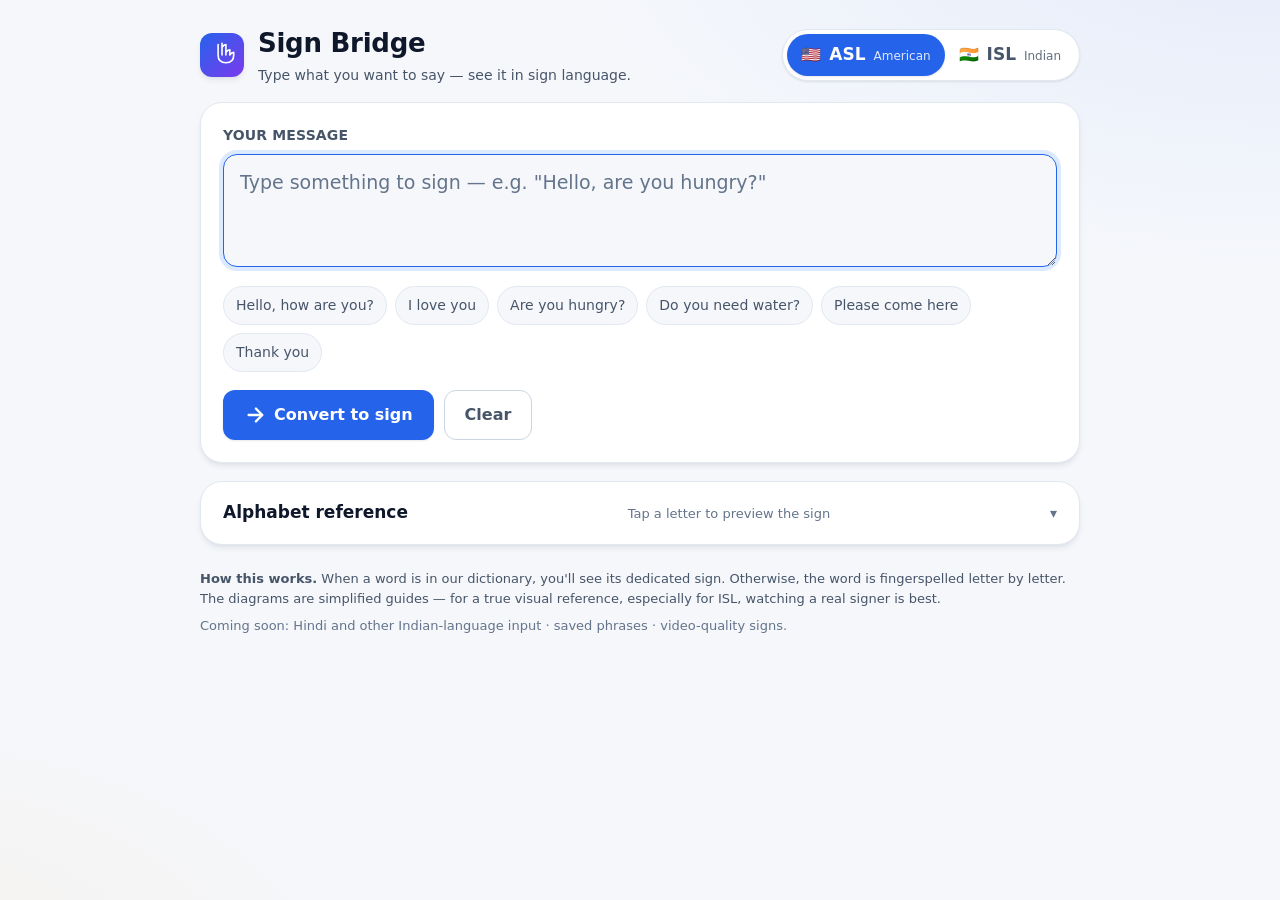
==== sign-bridge/index.html @ 2d9e8efc "Initial commit: ai-experiments consolidation Consolidates standalone repos into a single Vercel site" ====
<!doctype html>
<html lang="en">
<head>
  <meta charset="utf-8" />
  <meta name="viewport" content="width=device-width, initial-scale=1" />
  <title>Sign Bridge — Text to Sign Language</title>
  <meta name="description" content="A friendly tool that turns typed English into sign language — for caregivers and loved ones who want to communicate with someone who is deaf." />
  <link rel="stylesheet" href="styles.css" />
</head>
<body>
  <header class="topbar">
    <div class="brand">
      <span class="brand-mark" aria-hidden="true">
        <svg viewBox="0 0 40 40" xmlns="http://www.w3.org/2000/svg">
          <path d="M14 4 v16 M20 2 v18 M26 4 v16 M14 20 q0 12 12 12 q12 0 12 -12 v-4 q-3 0 -6 4 v-8 q-3 0 -6 4 v-12 q-3 0 -6 4 v6" fill="none" stroke="currentColor" stroke-width="2.5" stroke-linecap="round" stroke-linejoin="round" />
        </svg>
      </span>
      <div>
        <h1>Sign Bridge</h1>
        <p class="tagline">Type what you want to say — see it in sign language.</p>
      </div>
    </div>
    <div class="lang-toggle" role="radiogroup" aria-label="Sign language">
      <button class="lang-btn is-active" data-lang="ASL" role="radio" aria-checked="true">
        <span class="flag" aria-hidden="true">🇺🇸</span>
        <span>ASL <span class="lang-sub">American</span></span>
      </button>
      <button class="lang-btn" data-lang="ISL" role="radio" aria-checked="false">
        <span class="flag" aria-hidden="true">🇮🇳</span>
        <span>ISL <span class="lang-sub">Indian</span></span>
      </button>
    </div>
  </header>

  <main>
    <section class="input-card" aria-label="Type your message">
      <label class="input-label" for="textInput">Your message</label>
      <textarea
        id="textInput"
        rows="3"
        autocomplete="off"
        spellcheck="true"
        placeholder="Type something to sign — e.g. &quot;Hello, are you hungry?&quot;"
      ></textarea>

      <div class="suggestions" aria-label="Quick suggestions">
        <button class="suggestion" data-text="Hello, how are you?">Hello, how are you?</button>
        <button class="suggestion" data-text="I love you">I love you</button>
        <button class="suggestion" data-text="Are you hungry?">Are you hungry?</button>
        <button class="suggestion" data-text="Do you need water?">Do you need water?</button>
        <button class="suggestion" data-text="Please come here">Please come here</button>
        <button class="suggestion" data-text="Thank you">Thank you</button>
      </div>

      <div class="primary-actions">
        <button id="convertBtn" class="btn btn-primary">
          <svg viewBox="0 0 24 24" width="22" height="22" aria-hidden="true"><path d="M5 12h14M13 5l7 7-7 7" stroke="currentColor" stroke-width="2.5" stroke-linecap="round" stroke-linejoin="round" fill="none" /></svg>
          Convert to sign
        </button>
        <button id="clearBtn" class="btn btn-ghost">Clear</button>
      </div>
    </section>

    <section id="player" class="player-card" aria-live="polite" hidden>
      <div class="player-header">
        <span id="playerProgress" class="player-progress">Sign 1 of 1</span>
        <span id="playerLanguage" class="player-language">ASL</span>
      </div>

      <div class="stage" aria-label="Current sign">
        <div class="stage-svg" id="stageSvg"></div>
        <div class="stage-text">
          <div id="stageLabel" class="stage-label">A</div>
          <div id="stageDescription" class="stage-description">Closed fist…</div>
        </div>
      </div>

      <div class="controls">
        <button id="prevBtn" class="ctrl" aria-label="Previous sign" title="Previous (←)">
          <svg viewBox="0 0 24 24" width="28" height="28" aria-hidden="true"><path d="M15 6l-6 6 6 6" stroke="currentColor" stroke-width="2.5" stroke-linecap="round" stroke-linejoin="round" fill="none"/></svg>
        </button>
        <button id="playBtn" class="ctrl ctrl-play" aria-label="Play" title="Play/Pause (Space)">
          <svg id="playIcon" viewBox="0 0 24 24" width="36" height="36" aria-hidden="true"><polygon points="6,4 20,12 6,20" fill="currentColor"/></svg>
          <svg id="pauseIcon" viewBox="0 0 24 24" width="36" height="36" aria-hidden="true" hidden><rect x="6" y="4" width="4" height="16" fill="currentColor"/><rect x="14" y="4" width="4" height="16" fill="currentColor"/></svg>
        </button>
        <button id="nextBtn" class="ctrl" aria-label="Next sign" title="Next (→)">
          <svg viewBox="0 0 24 24" width="28" height="28" aria-hidden="true"><path d="M9 6l6 6-6 6" stroke="currentColor" stroke-width="2.5" stroke-linecap="round" stroke-linejoin="round" fill="none"/></svg>
        </button>
        <button id="repeatBtn" class="ctrl ctrl-toggle" aria-label="Repeat" aria-pressed="false" title="Repeat">
          <svg viewBox="0 0 24 24" width="24" height="24" aria-hidden="true"><path d="M4 12V8a2 2 0 0 1 2-2h12l-3-3M20 12v4a2 2 0 0 1-2 2H6l3 3" stroke="currentColor" stroke-width="2.2" stroke-linecap="round" stroke-linejoin="round" fill="none"/></svg>
        </button>
      </div>

      <div class="speed-row">
        <label for="speedSlider" class="speed-label">Speed</label>
        <input id="speedSlider" type="range" min="500" max="3000" value="1400" step="100" aria-label="Speed in milliseconds per sign" />
        <span id="speedValue" class="speed-value">1.4s / sign</span>
      </div>

      <div class="sequence" aria-label="Full sequence — click any sign to jump to it">
        <ol id="sequenceList" class="sequence-list"></ol>
      </div>
    </section>

    <section class="reference" aria-label="Alphabet quick reference">
      <details>
        <summary>
          <span class="ref-title">Alphabet reference</span>
          <span class="ref-hint">Tap a letter to preview the sign</span>
        </summary>
        <div id="alphabetGrid" class="alphabet-grid"></div>
      </details>
    </section>

    <footer class="page-footer">
      <p><strong>How this works.</strong> When a word is in our dictionary, you'll see its dedicated sign. Otherwise, the word is fingerspelled letter by letter. The diagrams are simplified guides — for a true visual reference, especially for ISL, watching a real signer is best.</p>
      <p class="muted">Coming soon: Hindi and other Indian-language input · saved phrases · video-quality signs.</p>
    </footer>
  </main>

  <script type="module" src="app.js"></script>
</body>
</html>
---- sign-bridge/styles.css ----
/* ---------- Tokens ---------- */
:root {
  --bg: #f5f7fb;
  --card: #ffffff;
  --ink: #0f172a;
  --ink-soft: #475569;
  --ink-mute: #64748b;
  --accent: #2563eb;
  --accent-hover: #1d4ed8;
  --accent-soft: #dbeafe;
  --warn: #f59e0b;
  --line: #e2e8f0;
  --line-strong: #cbd5e1;
  --skin: #f4c8a1;
  --skin-line: #b87a4a;
  --shadow-sm: 0 1px 2px rgba(15, 23, 42, 0.06), 0 1px 3px rgba(15, 23, 42, 0.04);
  --shadow-md: 0 4px 6px -1px rgba(15, 23, 42, 0.08), 0 2px 4px -2px rgba(15, 23, 42, 0.06);
  --shadow-lg: 0 12px 24px -8px rgba(15, 23, 42, 0.12), 0 4px 8px -4px rgba(15, 23, 42, 0.06);
  --radius: 14px;
  --radius-lg: 22px;
  --font: ui-sans-serif, system-ui, -apple-system, "Segoe UI", Roboto, "Helvetica Neue", Arial, sans-serif;
}

@media (prefers-color-scheme: dark) {
  :root {
    --bg: #0b1220;
    --card: #111a2e;
    --ink: #f1f5f9;
    --ink-soft: #cbd5e1;
    --ink-mute: #94a3b8;
    --accent: #60a5fa;
    --accent-hover: #93c5fd;
    --accent-soft: #1e3a8a55;
    --line: #1e2a44;
    --line-strong: #2c3a5a;
    --shadow-md: 0 4px 6px -1px rgba(0,0,0,0.5), 0 2px 4px -2px rgba(0,0,0,0.4);
  }
}

* { box-sizing: border-box; }
html { -webkit-text-size-adjust: 100%; }
body {
  margin: 0;
  font-family: var(--font);
  font-size: 17px;
  line-height: 1.5;
  color: var(--ink);
  background: var(--bg);
  background-image:
    radial-gradient(1200px 600px at 100% -10%, rgba(37, 99, 235, 0.08), transparent 60%),
    radial-gradient(900px 500px at -10% 110%, rgba(245, 158, 11, 0.06), transparent 60%);
  min-height: 100vh;
}

main {
  max-width: 920px;
  margin: 0 auto;
  padding: 0 20px 64px;
}

/* ---------- Top bar ---------- */
.topbar {
  max-width: 920px;
  margin: 0 auto;
  padding: 24px 20px 16px;
  display: flex;
  flex-wrap: wrap;
  gap: 16px;
  align-items: center;
  justify-content: space-between;
}
.brand { display: flex; align-items: center; gap: 14px; }
.brand-mark {
  width: 44px; height: 44px;
  display: grid; place-items: center;
  border-radius: 12px;
  background: linear-gradient(135deg, var(--accent), #7c3aed);
  color: #fff;
  box-shadow: var(--shadow-md);
}
.brand-mark svg { width: 26px; height: 26px; }
.brand h1 {
  margin: 0;
  font-size: 26px;
  font-weight: 700;
  letter-spacing: -0.01em;
}
.tagline {
  margin: 2px 0 0;
  color: var(--ink-soft);
  font-size: 14px;
}

.lang-toggle {
  display: inline-flex;
  background: var(--card);
  border: 1px solid var(--line);
  border-radius: 999px;
  padding: 4px;
  box-shadow: var(--shadow-sm);
}
.lang-btn {
  appearance: none;
  background: transparent;
  border: 0;
  font: inherit;
  color: var(--ink-soft);
  padding: 8px 14px;
  border-radius: 999px;
  display: inline-flex;
  align-items: center;
  gap: 8px;
  cursor: pointer;
  font-weight: 600;
  transition: background 0.15s, color 0.15s;
}
.lang-btn:hover { color: var(--ink); }
.lang-btn.is-active {
  background: var(--accent);
  color: #fff;
  box-shadow: var(--shadow-sm);
}
.lang-sub { font-weight: 500; opacity: 0.85; font-size: 12px; margin-left: 2px; }
.flag { font-size: 16px; line-height: 1; }

/* ---------- Cards ---------- */
.input-card,
.player-card,
.reference {
  background: var(--card);
  border: 1px solid var(--line);
  border-radius: var(--radius-lg);
  box-shadow: var(--shadow-md);
  margin-bottom: 18px;
}

.input-card { padding: 22px; }
.input-label {
  display: block;
  font-weight: 600;
  font-size: 14px;
  color: var(--ink-soft);
  margin-bottom: 8px;
  letter-spacing: 0.01em;
  text-transform: uppercase;
}
#textInput {
  width: 100%;
  resize: vertical;
  min-height: 86px;
  font: inherit;
  font-size: 19px;
  line-height: 1.45;
  color: var(--ink);
  background: var(--bg);
  border: 1px solid var(--line-strong);
  border-radius: var(--radius);
  padding: 14px 16px;
  transition: border-color 0.15s, box-shadow 0.15s;
}
#textInput::placeholder { color: var(--ink-mute); }
#textInput:focus {
  outline: 0;
  border-color: var(--accent);
  box-shadow: 0 0 0 4px var(--accent-soft);
}

.suggestions {
  margin-top: 12px;
  display: flex;
  flex-wrap: wrap;
  gap: 8px;
}
.suggestion {
  appearance: none;
  background: var(--bg);
  border: 1px solid var(--line);
  color: var(--ink-soft);
  padding: 8px 12px;
  border-radius: 999px;
  font: inherit;
  font-size: 14px;
  cursor: pointer;
  transition: background 0.15s, color 0.15s, border-color 0.15s;
}
.suggestion:hover {
  background: var(--accent-soft);
  border-color: var(--accent);
  color: var(--accent);
}

.primary-actions {
  margin-top: 18px;
  display: flex;
  gap: 10px;
  flex-wrap: wrap;
}
.btn {
  appearance: none;
  border: 1px solid transparent;
  font: inherit;
  font-weight: 600;
  font-size: 16px;
  padding: 12px 20px;
  border-radius: 12px;
  cursor: pointer;
  display: inline-flex;
  align-items: center;
  gap: 8px;
  transition: background 0.15s, color 0.15s, border-color 0.15s, transform 0.05s;
}
.btn:active { transform: translateY(1px); }
.btn-primary {
  background: var(--accent);
  color: #fff;
  box-shadow: var(--shadow-sm);
}
.btn-primary:hover { background: var(--accent-hover); }
.btn-ghost {
  background: transparent;
  border-color: var(--line-strong);
  color: var(--ink-soft);
}
.btn-ghost:hover { color: var(--ink); border-color: var(--ink-soft); }

/* ---------- Player ---------- */
.player-card { padding: 24px; }
.player-header {
  display: flex;
  justify-content: space-between;
  align-items: center;
  margin-bottom: 14px;
  font-size: 14px;
  color: var(--ink-soft);
  font-weight: 600;
  text-transform: uppercase;
  letter-spacing: 0.04em;
}
.player-language {
  background: var(--accent-soft);
  color: var(--accent);
  padding: 4px 10px;
  border-radius: 999px;
  font-size: 12px;
}

.stage {
  display: grid;
  grid-template-columns: 260px 1fr;
  gap: 24px;
  align-items: center;
  background: linear-gradient(180deg, var(--bg), transparent);
  border: 1px solid var(--line);
  border-radius: var(--radius);
  padding: 24px;
  min-height: 280px;
}
.stage-svg {
  display: grid;
  place-items: center;
  background: var(--card);
  border-radius: var(--radius);
  padding: 12px;
  border: 1px solid var(--line);
}
.stage-svg svg {
  width: 100%;
  max-width: 220px;
  height: auto;
}
.stage-svg .palm  { fill: var(--skin); stroke: var(--skin-line); stroke-width: 2.5; }
.stage-svg .wrist { fill: var(--skin); stroke: var(--skin-line); stroke-width: 2.5; }
.stage-svg .finger{ fill: var(--skin); stroke: var(--skin-line); stroke-width: 2.5; }
.stage-svg .knuckle{ fill: var(--skin-line); }

.stage-text {}
.stage-label {
  font-size: 84px;
  font-weight: 800;
  letter-spacing: -0.03em;
  line-height: 1;
  color: var(--ink);
  margin-bottom: 6px;
  word-break: break-word;
}
.stage-label.is-letter { font-family: ui-monospace, "SFMono-Regular", Menlo, monospace; }
.stage-label.is-pause { font-size: 56px; color: var(--ink-mute); }
.stage-description {
  font-size: 17px;
  color: var(--ink-soft);
  line-height: 1.5;
  max-width: 460px;
}
.stage-description .meta {
  display: block;
  margin-top: 8px;
  font-size: 13px;
  color: var(--ink-mute);
  text-transform: uppercase;
  letter-spacing: 0.06em;
  font-weight: 600;
}

/* ---------- Controls ---------- */
.controls {
  margin-top: 20px;
  display: flex;
  align-items: center;
  justify-content: center;
  gap: 14px;
}
.ctrl {
  appearance: none;
  background: var(--card);
  border: 1px solid var(--line-strong);
  color: var(--ink);
  width: 52px; height: 52px;
  border-radius: 50%;
  display: grid; place-items: center;
  cursor: pointer;
  transition: background 0.15s, border-color 0.15s, color 0.15s, transform 0.05s;
}
.ctrl:hover { background: var(--bg); border-color: var(--ink-soft); }
.ctrl:active { transform: translateY(1px); }
.ctrl-play {
  width: 72px; height: 72px;
  background: var(--accent);
  color: #fff;
  border-color: var(--accent);
  box-shadow: var(--shadow-md);
}
.ctrl [hidden] { display: none !important; }
.ctrl-play:hover { background: var(--accent-hover); border-color: var(--accent-hover); }
.ctrl-toggle[aria-pressed="true"] {
  background: var(--accent-soft);
  border-color: var(--accent);
  color: var(--accent);
}

.speed-row {
  margin-top: 18px;
  display: flex;
  align-items: center;
  gap: 14px;
  padding: 12px 16px;
  background: var(--bg);
  border-radius: var(--radius);
  border: 1px solid var(--line);
}
.speed-label {
  font-weight: 600;
  font-size: 14px;
  color: var(--ink-soft);
  text-transform: uppercase;
  letter-spacing: 0.06em;
}
#speedSlider { flex: 1; accent-color: var(--accent); }
.speed-value {
  font-variant-numeric: tabular-nums;
  font-weight: 600;
  color: var(--ink);
  min-width: 95px;
  text-align: right;
  font-size: 14px;
}

/* ---------- Sequence ---------- */
.sequence { margin-top: 18px; }
.sequence-list {
  list-style: none;
  margin: 0;
  padding: 0;
  display: flex;
  flex-wrap: wrap;
  gap: 8px;
}
.sequence-item {
  appearance: none;
  border: 1px solid var(--line);
  background: var(--bg);
  color: var(--ink);
  padding: 8px 12px;
  border-radius: 10px;
  font: inherit;
  font-size: 15px;
  font-weight: 600;
  cursor: pointer;
  transition: background 0.15s, border-color 0.15s, color 0.15s;
}
.sequence-item:hover { background: var(--accent-soft); border-color: var(--accent); }
.sequence-item.is-active {
  background: var(--accent);
  color: #fff;
  border-color: var(--accent);
}
.sequence-item.is-letter { font-family: ui-monospace, "SFMono-Regular", Menlo, monospace; }
.sequence-item.is-pause { color: var(--ink-mute); padding-inline: 8px; }
.sequence-item.is-fingerspell {
  background: transparent;
  border-style: dashed;
  color: var(--ink-soft);
}
.sequence-item.is-fingerspell.is-active {
  background: var(--accent);
  color: #fff;
  border-style: solid;
}
.sequence-divider {
  width: 100%;
  height: 0;
  border: 0;
  margin: 4px 0;
}

/* ---------- Reference ---------- */
.reference { padding: 0; overflow: hidden; }
.reference details { padding: 0; }
.reference summary {
  list-style: none;
  cursor: pointer;
  padding: 18px 22px;
  display: flex;
  align-items: baseline;
  justify-content: space-between;
  gap: 12px;
  user-select: none;
}
.reference summary::-webkit-details-marker { display: none; }
.reference summary::after {
  content: "▾";
  color: var(--ink-mute);
  font-size: 14px;
  transition: transform 0.2s;
}
.reference details[open] summary::after { transform: rotate(180deg); }
.ref-title { font-weight: 700; font-size: 17px; }
.ref-hint { font-size: 13px; color: var(--ink-mute); }

.alphabet-grid {
  display: grid;
  grid-template-columns: repeat(auto-fill, minmax(96px, 1fr));
  gap: 10px;
  padding: 0 22px 22px;
}
.alpha-card {
  appearance: none;
  border: 1px solid var(--line);
  background: var(--bg);
  border-radius: 12px;
  padding: 8px;
  cursor: pointer;
  display: flex;
  flex-direction: column;
  align-items: center;
  gap: 4px;
  transition: background 0.15s, border-color 0.15s, transform 0.05s;
}
.alpha-card:hover { background: var(--accent-soft); border-color: var(--accent); transform: translateY(-1px); }
.alpha-card svg {
  width: 100%;
  height: 80px;
  display: block;
}
.alpha-card .palm,
.alpha-card .wrist,
.alpha-card .finger { fill: var(--skin); stroke: var(--skin-line); stroke-width: 2.5; }
.alpha-card .knuckle { fill: var(--skin-line); }
.alpha-letter {
  font-weight: 700;
  font-size: 14px;
  color: var(--ink);
}

/* ---------- Footer ---------- */
.page-footer {
  margin-top: 24px;
  font-size: 13px;
  color: var(--ink-soft);
  line-height: 1.6;
}
.page-footer p { margin: 0 0 6px; }
.page-footer .muted { color: var(--ink-mute); }

/* ---------- Responsive ---------- */
@media (max-width: 720px) {
  .topbar { padding: 18px 16px 8px; }
  main { padding: 0 14px 48px; }
  .brand h1 { font-size: 22px; }
  .tagline { display: none; }
  .lang-btn { padding: 8px 10px; }
  .lang-sub { display: none; }
  .input-card, .player-card { padding: 18px; }
  .stage {
    grid-template-columns: 1fr;
    padding: 16px;
    gap: 14px;
  }
  .stage-svg { max-width: 200px; margin: 0 auto; }
  .stage-svg svg { max-width: 180px; }
  .stage-label { font-size: 64px; text-align: center; }
  .stage-description { text-align: center; }
  .ctrl { width: 46px; height: 46px; }
  .ctrl-play { width: 64px; height: 64px; }
  .speed-value { min-width: 80px; font-size: 13px; }
  .alphabet-grid { grid-template-columns: repeat(auto-fill, minmax(80px, 1fr)); }
}

@media (prefers-reduced-motion: reduce) {
  * { animation: none !important; transition: none !important; }
}

/* ---------- Focus visibility ---------- */
button:focus-visible,
textarea:focus-visible,
input:focus-visible,
summary:focus-visible {
  outline: 3px solid var(--accent);
  outline-offset: 2px;
}
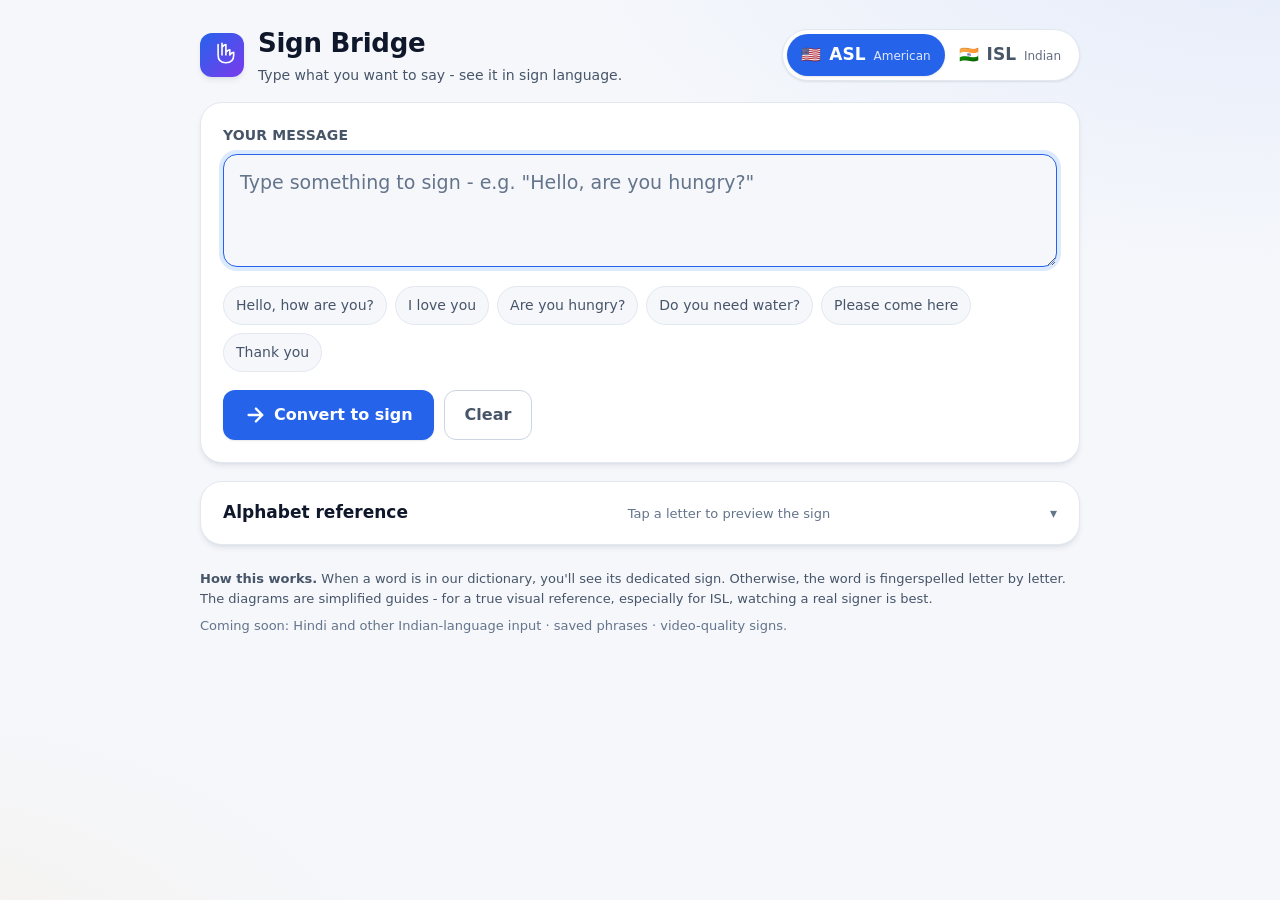
==== commit 820d0905: "chore: normalize Unicode typography to ASCII Mechanical substitution only, no wording changes: em da" ====
--- a/sign-bridge/index.html
+++ b/sign-bridge/index.html
@@ -3,8 +3,8 @@
 <head>
   <meta charset="utf-8" />
   <meta name="viewport" content="width=device-width, initial-scale=1" />
-  <title>Sign Bridge — Text to Sign Language</title>
-  <meta name="description" content="A friendly tool that turns typed English into sign language — for caregivers and loved ones who want to communicate with someone who is deaf." />
+  <title>Sign Bridge - Text to Sign Language</title>
+  <meta name="description" content="A friendly tool that turns typed English into sign language - for caregivers and loved ones who want to communicate with someone who is deaf." />
   <link rel="stylesheet" href="styles.css" />
 </head>
 <body>
@@ -17,7 +17,7 @@
       </span>
       <div>
         <h1>Sign Bridge</h1>
-        <p class="tagline">Type what you want to say — see it in sign language.</p>
+        <p class="tagline">Type what you want to say - see it in sign language.</p>
       </div>
     </div>
     <div class="lang-toggle" role="radiogroup" aria-label="Sign language">
@@ -40,7 +40,7 @@
         rows="3"
         autocomplete="off"
         spellcheck="true"
-        placeholder="Type something to sign — e.g. &quot;Hello, are you hungry?&quot;"
+        placeholder="Type something to sign - e.g. &quot;Hello, are you hungry?&quot;"
       ></textarea>
 
       <div class="suggestions" aria-label="Quick suggestions">
@@ -71,7 +71,7 @@
         <div class="stage-svg" id="stageSvg"></div>
         <div class="stage-text">
           <div id="stageLabel" class="stage-label">A</div>
-          <div id="stageDescription" class="stage-description">Closed fist…</div>
+          <div id="stageDescription" class="stage-description">Closed fist...</div>
         </div>
       </div>
 
@@ -97,7 +97,7 @@
         <span id="speedValue" class="speed-value">1.4s / sign</span>
       </div>
 
-      <div class="sequence" aria-label="Full sequence — click any sign to jump to it">
+      <div class="sequence" aria-label="Full sequence - click any sign to jump to it">
         <ol id="sequenceList" class="sequence-list"></ol>
       </div>
     </section>
@@ -113,7 +113,7 @@
     </section>
 
     <footer class="page-footer">
-      <p><strong>How this works.</strong> When a word is in our dictionary, you'll see its dedicated sign. Otherwise, the word is fingerspelled letter by letter. The diagrams are simplified guides — for a true visual reference, especially for ISL, watching a real signer is best.</p>
+      <p><strong>How this works.</strong> When a word is in our dictionary, you'll see its dedicated sign. Otherwise, the word is fingerspelled letter by letter. The diagrams are simplified guides - for a true visual reference, especially for ISL, watching a real signer is best.</p>
       <p class="muted">Coming soon: Hindi and other Indian-language input · saved phrases · video-quality signs.</p>
     </footer>
   </main>
